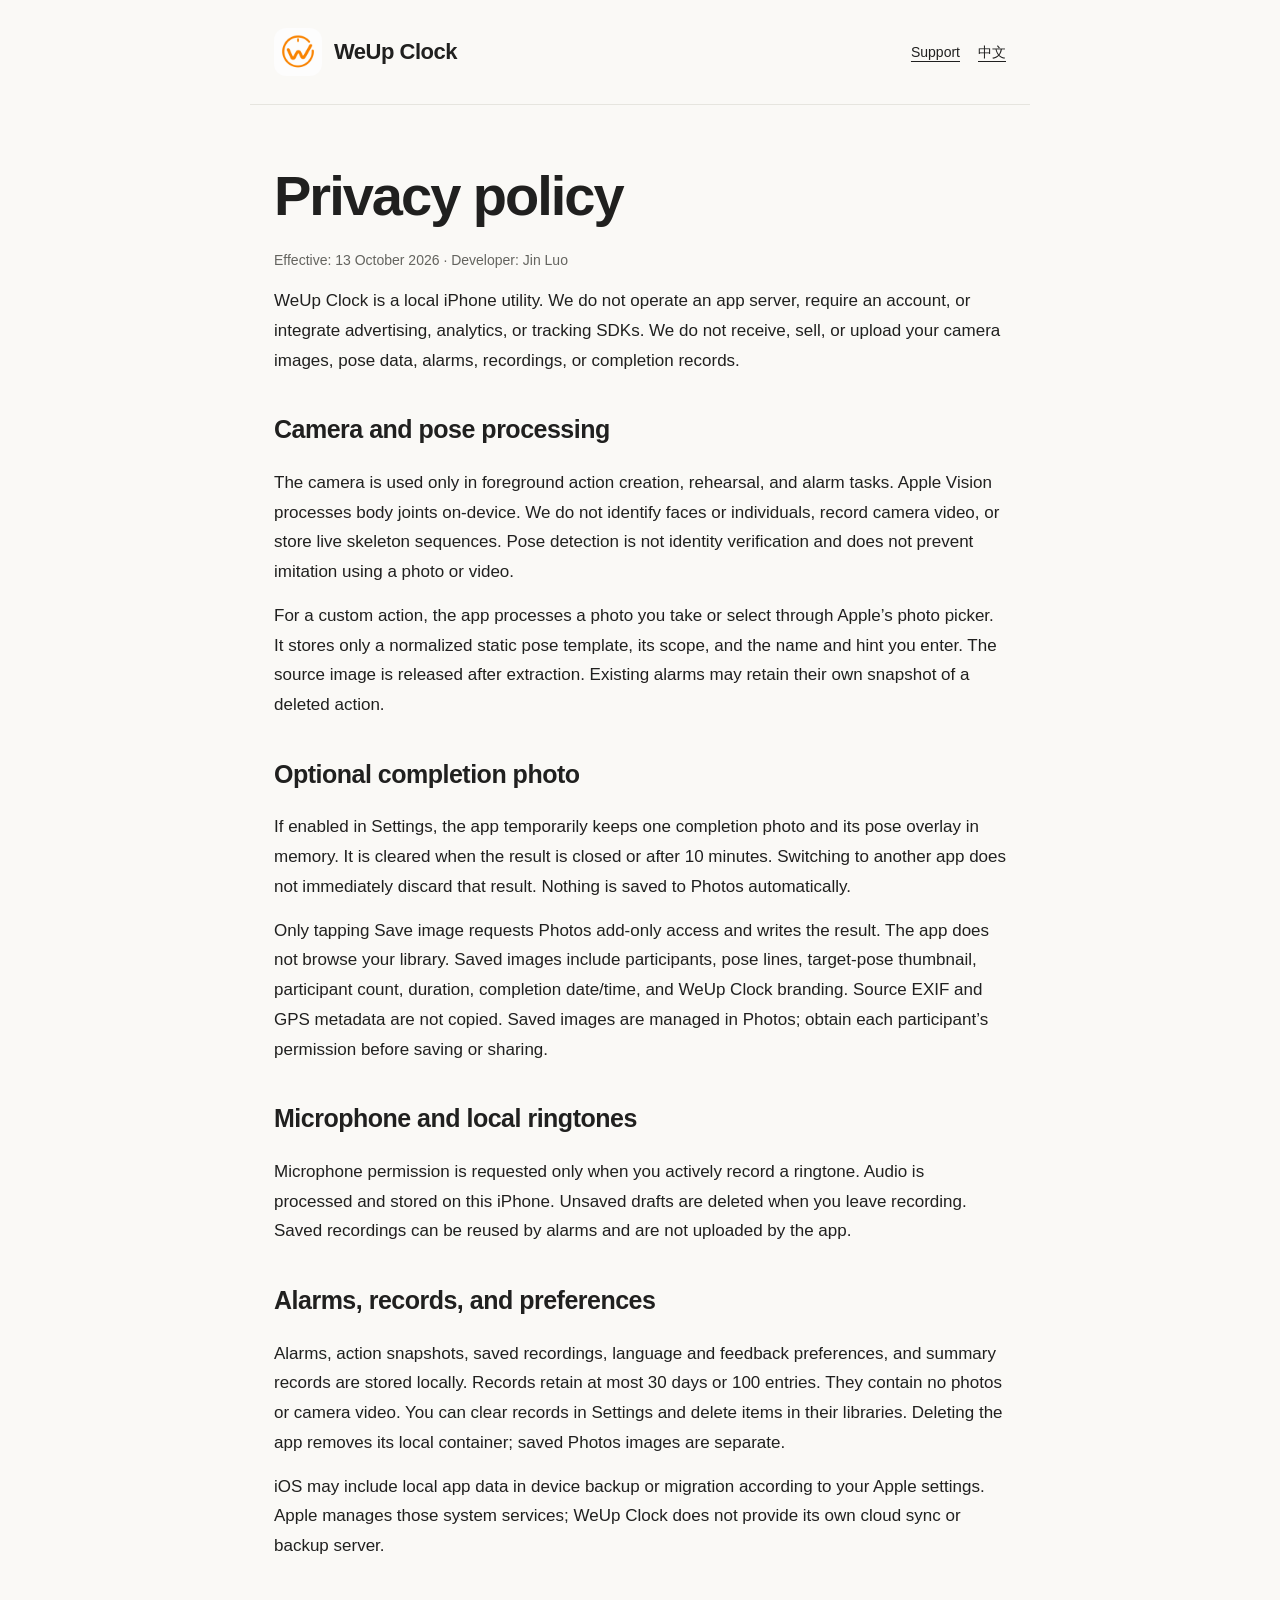
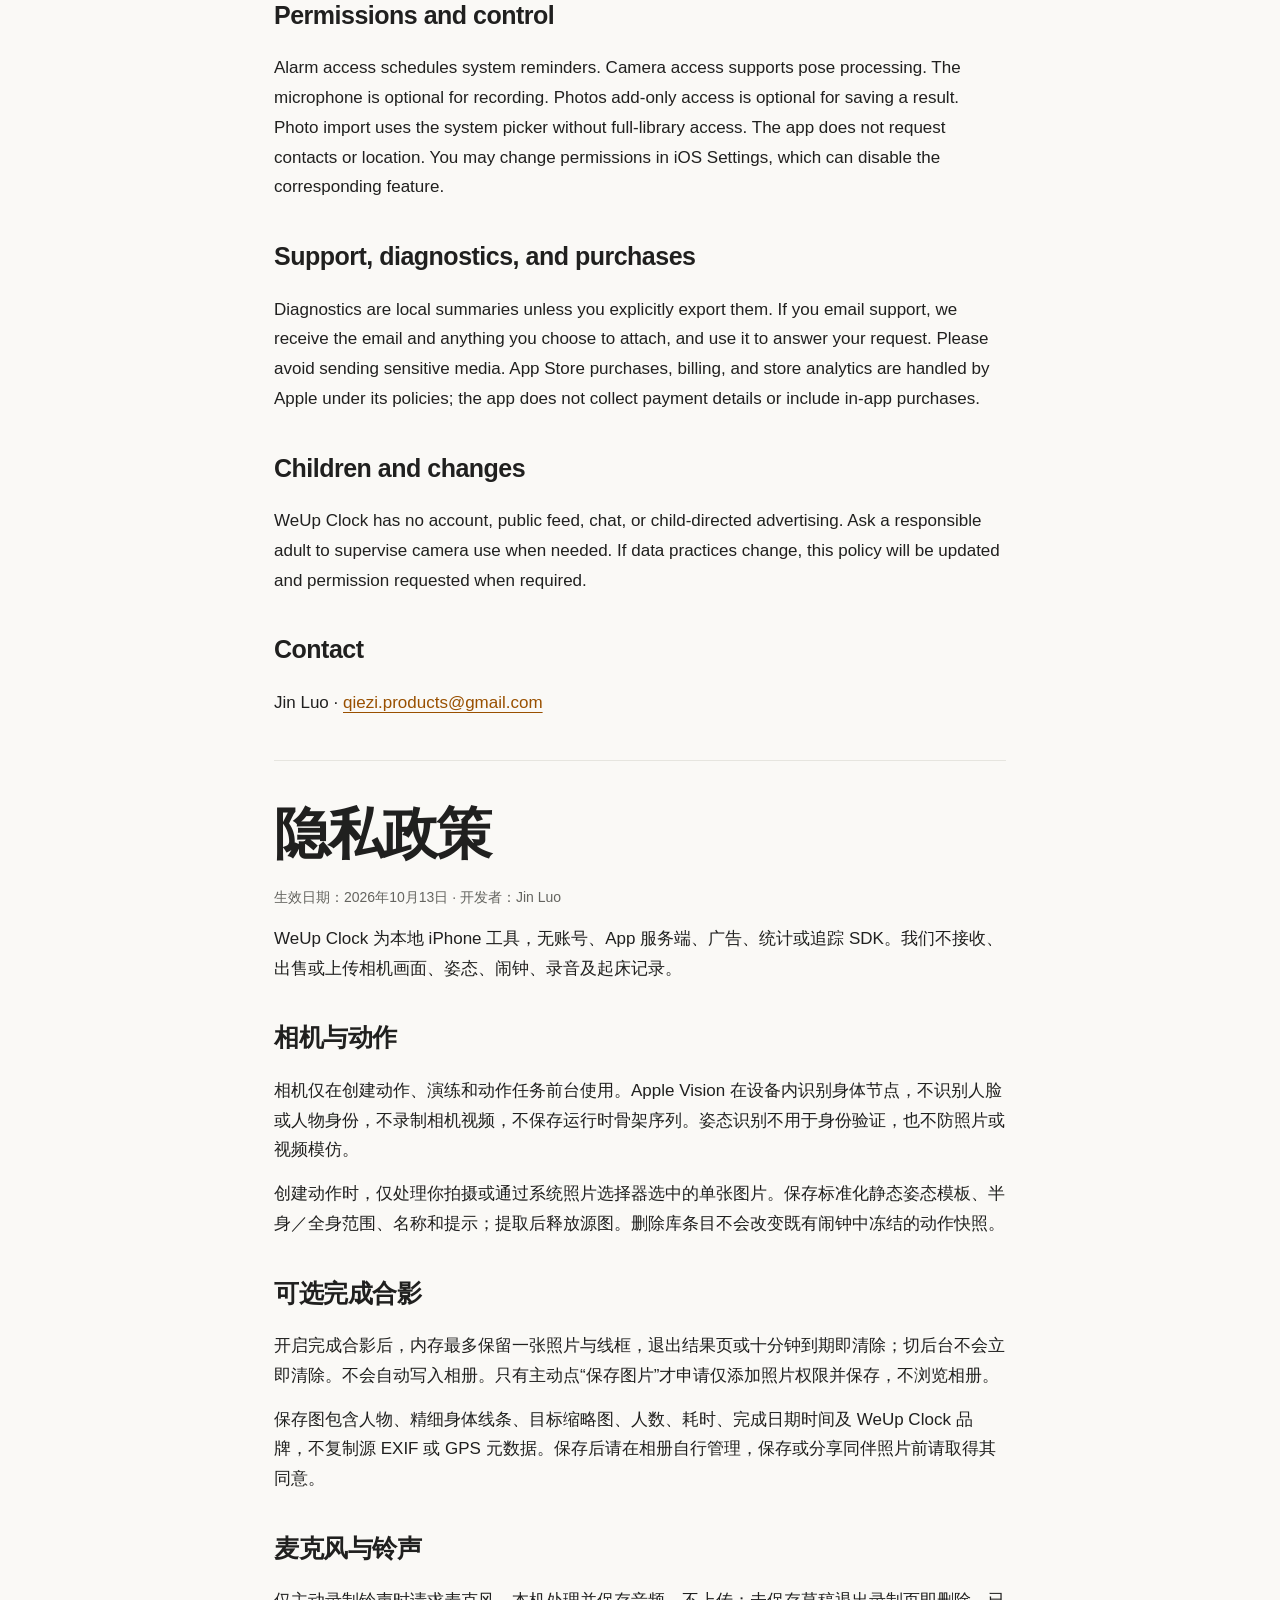
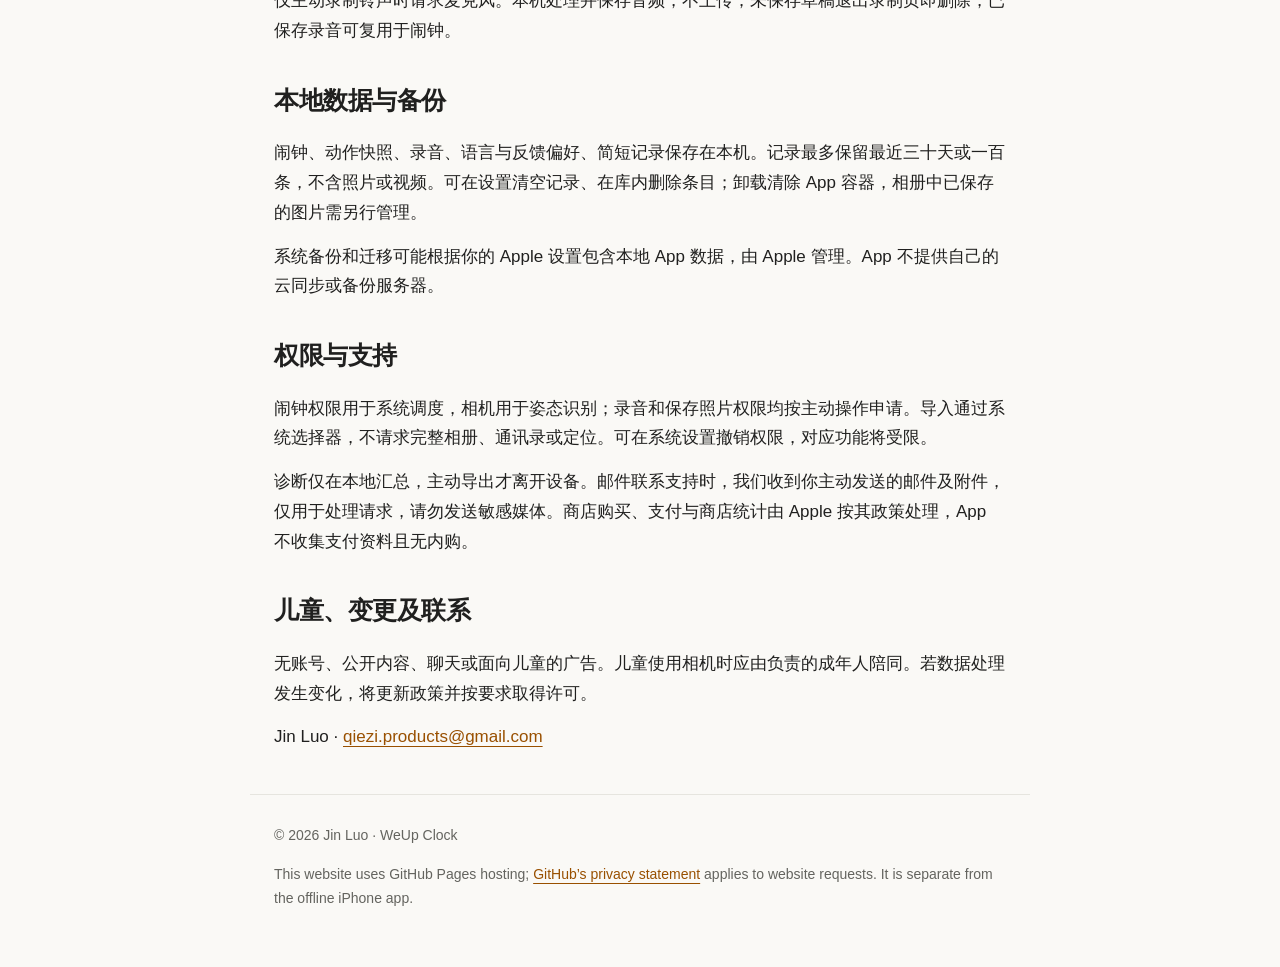
==== privacy.html @ ee0f4970 "Publish WeUp Clock support and privacy pages" ====
<!doctype html><html lang="en"><head><meta charset="utf-8"><meta name="viewport" content="width=device-width,initial-scale=1"><title>Privacy — WeUp Clock</title><link rel="stylesheet" href="style.css"><link rel="icon" href="icon.png"></head><body><header><a class="brand" href="./"><img src="icon.png" alt="">WeUp Clock</a><nav><a href="./">Support</a><a href="#zh" lang="zh-Hans">中文</a></nav></header><main><h1>Privacy policy</h1><p class="muted">Effective: 13 October 2026 · Developer: Jin Luo</p><p>WeUp Clock is a local iPhone utility. We do not operate an app server, require an account, or integrate advertising, analytics, or tracking SDKs. We do not receive, sell, or upload your camera images, pose data, alarms, recordings, or completion records.</p>
<h2>Camera and pose processing</h2><p>The camera is used only in foreground action creation, rehearsal, and alarm tasks. Apple Vision processes body joints on-device. We do not identify faces or individuals, record camera video, or store live skeleton sequences. Pose detection is not identity verification and does not prevent imitation using a photo or video.</p><p>For a custom action, the app processes a photo you take or select through Apple’s photo picker. It stores only a normalized static pose template, its scope, and the name and hint you enter. The source image is released after extraction. Existing alarms may retain their own snapshot of a deleted action.</p>
<h2>Optional completion photo</h2><p>If enabled in Settings, the app temporarily keeps one completion photo and its pose overlay in memory. It is cleared when the result is closed or after 10 minutes. Switching to another app does not immediately discard that result. Nothing is saved to Photos automatically.</p><p>Only tapping Save image requests Photos add-only access and writes the result. The app does not browse your library. Saved images include participants, pose lines, target-pose thumbnail, participant count, duration, completion date/time, and WeUp Clock branding. Source EXIF and GPS metadata are not copied. Saved images are managed in Photos; obtain each participant’s permission before saving or sharing.</p>
<h2>Microphone and local ringtones</h2><p>Microphone permission is requested only when you actively record a ringtone. Audio is processed and stored on this iPhone. Unsaved drafts are deleted when you leave recording. Saved recordings can be reused by alarms and are not uploaded by the app.</p>
<h2>Alarms, records, and preferences</h2><p>Alarms, action snapshots, saved recordings, language and feedback preferences, and summary records are stored locally. Records retain at most 30 days or 100 entries. They contain no photos or camera video. You can clear records in Settings and delete items in their libraries. Deleting the app removes its local container; saved Photos images are separate.</p><p>iOS may include local app data in device backup or migration according to your Apple settings. Apple manages those system services; WeUp Clock does not provide its own cloud sync or backup server.</p>
<h2>Permissions and control</h2><p>Alarm access schedules system reminders. Camera access supports pose processing. The microphone is optional for recording. Photos add-only access is optional for saving a result. Photo import uses the system picker without full-library access. The app does not request contacts or location. You may change permissions in iOS Settings, which can disable the corresponding feature.</p>
<h2>Support, diagnostics, and purchases</h2><p>Diagnostics are local summaries unless you explicitly export them. If you email support, we receive the email and anything you choose to attach, and use it to answer your request. Please avoid sending sensitive media. App Store purchases, billing, and store analytics are handled by Apple under its policies; the app does not collect payment details or include in-app purchases.</p>
<h2>Children and changes</h2><p>WeUp Clock has no account, public feed, chat, or child-directed advertising. Ask a responsible adult to supervise camera use when needed. If data practices change, this policy will be updated and permission requested when required.</p><h2>Contact</h2><p>Jin Luo · <a href="mailto:qiezi.products@gmail.com?subject=WeUp%20Clock%20Privacy">qiezi.products@gmail.com</a></p>
<hr><section id="zh" lang="zh-Hans"><h1>隐私政策</h1><p class="muted">生效日期：2026年10月13日 · 开发者：Jin Luo</p><p>WeUp Clock 为本地 iPhone 工具，无账号、App 服务端、广告、统计或追踪 SDK。我们不接收、出售或上传相机画面、姿态、闹钟、录音及起床记录。</p><h2>相机与动作</h2><p>相机仅在创建动作、演练和动作任务前台使用。Apple Vision 在设备内识别身体节点，不识别人脸或人物身份，不录制相机视频，不保存运行时骨架序列。姿态识别不用于身份验证，也不防照片或视频模仿。</p><p>创建动作时，仅处理你拍摄或通过系统照片选择器选中的单张图片。保存标准化静态姿态模板、半身／全身范围、名称和提示；提取后释放源图。删除库条目不会改变既有闹钟中冻结的动作快照。</p><h2>可选完成合影</h2><p>开启完成合影后，内存最多保留一张照片与线框，退出结果页或十分钟到期即清除；切后台不会立即清除。不会自动写入相册。只有主动点“保存图片”才申请仅添加照片权限并保存，不浏览相册。</p><p>保存图包含人物、精细身体线条、目标缩略图、人数、耗时、完成日期时间及 WeUp Clock 品牌，不复制源 EXIF 或 GPS 元数据。保存后请在相册自行管理，保存或分享同伴照片前请取得其同意。</p><h2>麦克风与铃声</h2><p>仅主动录制铃声时请求麦克风。本机处理并保存音频，不上传；未保存草稿退出录制页即删除，已保存录音可复用于闹钟。</p><h2>本地数据与备份</h2><p>闹钟、动作快照、录音、语言与反馈偏好、简短记录保存在本机。记录最多保留最近三十天或一百条，不含照片或视频。可在设置清空记录、在库内删除条目；卸载清除 App 容器，相册中已保存的图片需另行管理。</p><p>系统备份和迁移可能根据你的 Apple 设置包含本地 App 数据，由 Apple 管理。App 不提供自己的云同步或备份服务器。</p><h2>权限与支持</h2><p>闹钟权限用于系统调度，相机用于姿态识别；录音和保存照片权限均按主动操作申请。导入通过系统选择器，不请求完整相册、通讯录或定位。可在系统设置撤销权限，对应功能将受限。</p><p>诊断仅在本地汇总，主动导出才离开设备。邮件联系支持时，我们收到你主动发送的邮件及附件，仅用于处理请求，请勿发送敏感媒体。商店购买、支付与商店统计由 Apple 按其政策处理，App 不收集支付资料且无内购。</p><h2>儿童、变更及联系</h2><p>无账号、公开内容、聊天或面向儿童的广告。儿童使用相机时应由负责的成年人陪同。若数据处理发生变化，将更新政策并按要求取得许可。</p><p>Jin Luo · <a href="mailto:qiezi.products@gmail.com?subject=WeUp%20Clock%20%E9%9A%90%E7%A7%81">qiezi.products@gmail.com</a></p></section></main><footer>© 2026 Jin Luo · WeUp Clock<p>This website uses GitHub Pages hosting; <a href="https://docs.github.com/en/site-policy/privacy-policies/github-general-privacy-statement">GitHub’s privacy statement</a> applies to website requests. It is separate from the offline iPhone app.</p></footer></body></html>
---- style.css ----
:root{color-scheme:light;--ink:#20201f;--muted:#64645f;--brand:#ff8a00;--line:#e6e5df}*{box-sizing:border-box}body{margin:0;background:#faf9f6;color:var(--ink);font:17px/1.75 -apple-system,BlinkMacSystemFont,"Segoe UI",sans-serif}header,main,footer{max-width:780px;margin:auto;padding:28px 24px}header{display:flex;align-items:center;justify-content:space-between;gap:20px;border-bottom:1px solid var(--line)}.brand{display:flex;gap:12px;align-items:center;font-size:22px;font-weight:750;text-decoration:none;color:var(--ink);letter-spacing:-.5px}.brand img{width:48px;height:48px;border-radius:12px}nav{display:flex;gap:18px;font-size:14px}a{color:#995000;text-underline-offset:4px}nav a{color:var(--ink)}h1{font-size:clamp(36px,7vw,56px);letter-spacing:-2px;line-height:1.12;margin:32px 0 20px}h2{font-size:25px;line-height:1.35;letter-spacing:-.5px;margin-top:38px}h3{font-size:19px;margin-top:28px}p{margin:14px 0}.lead{font-size:21px;color:var(--muted)}.note{padding:18px 22px;background:#fff1df;border:1px solid #f1d8b9;border-radius:18px}.card{background:white;border:1px solid var(--line);border-radius:22px;padding:4px 24px 20px;margin:24px 0;box-shadow:0 5px 18px #20201f04}.muted,footer{color:var(--muted);font-size:14px}hr{border:0;border-top:1px solid var(--line);margin:42px 0}li{margin-bottom:8px}footer{border-top:1px solid var(--line);padding-bottom:42px}@media(max-width:520px){header{align-items:flex-start;flex-direction:column}h1{letter-spacing:-1px}.card{padding-inline:18px}nav{flex-wrap:wrap}}
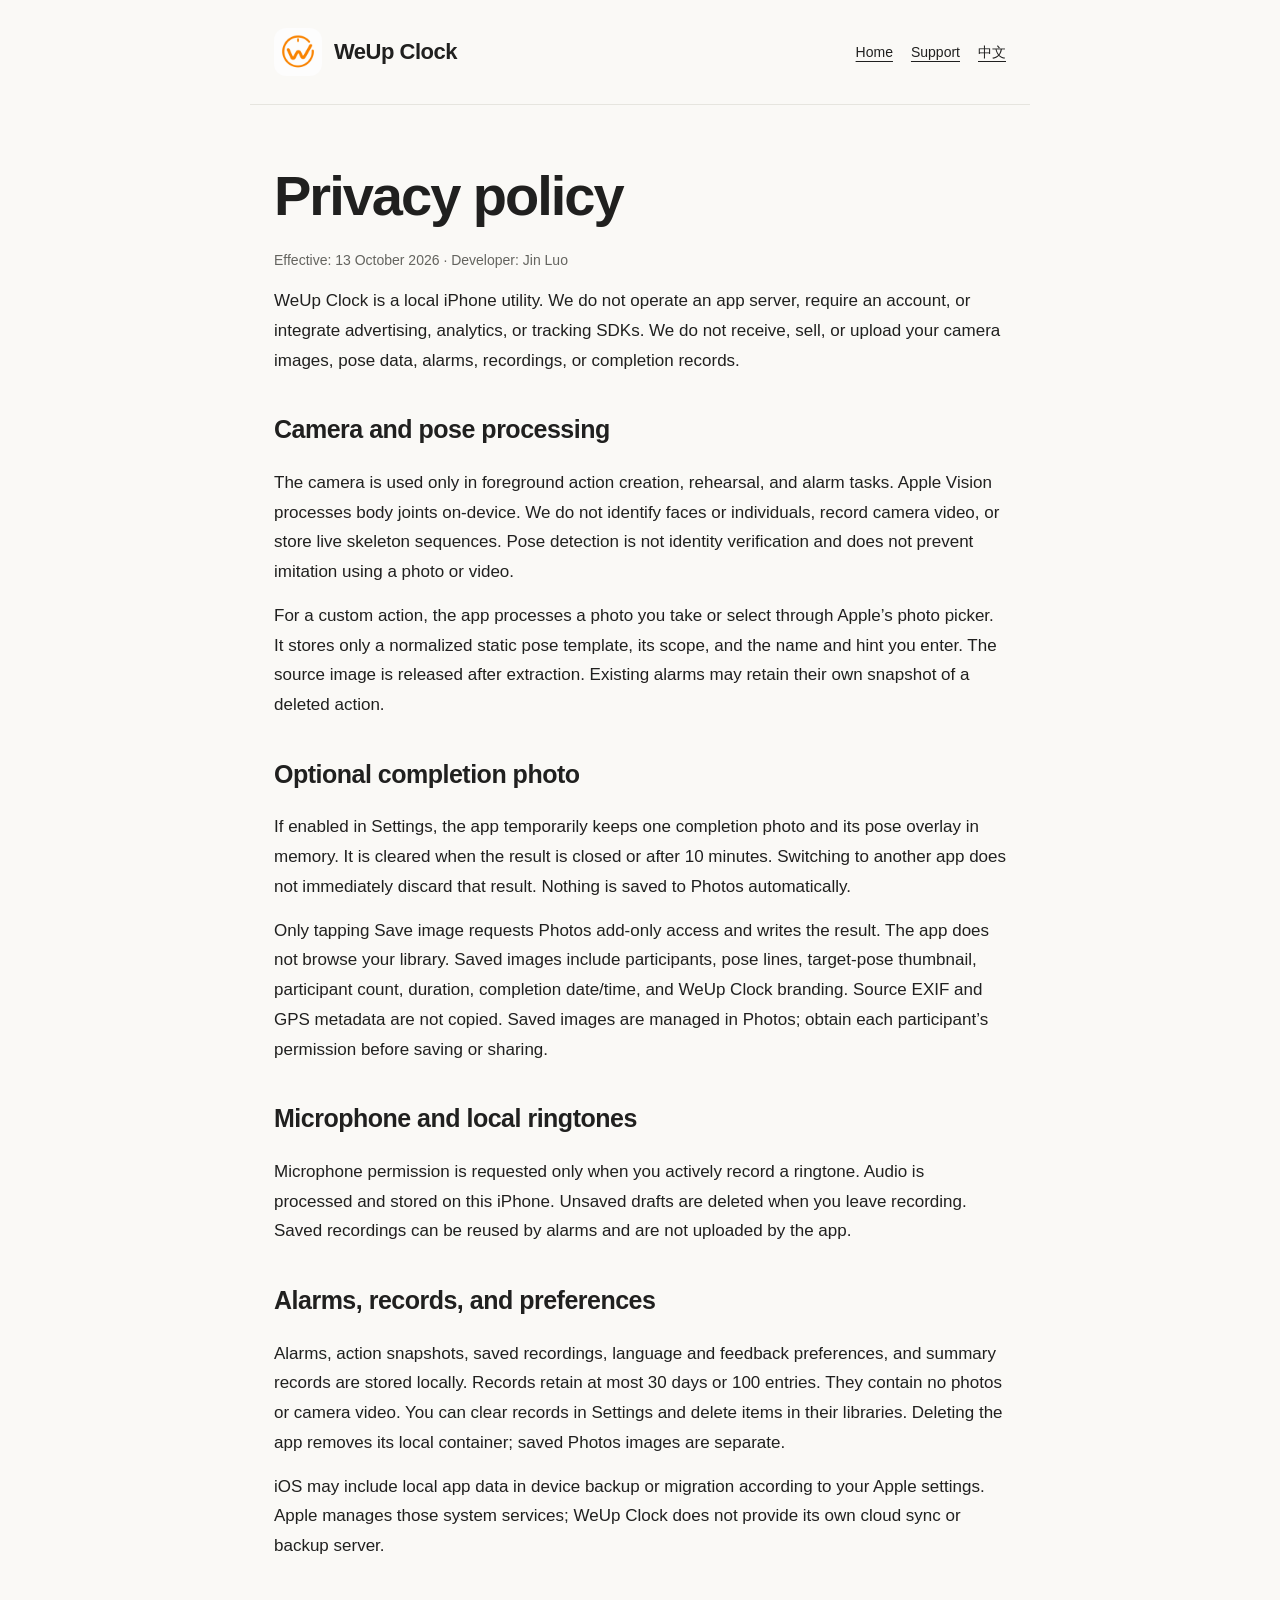
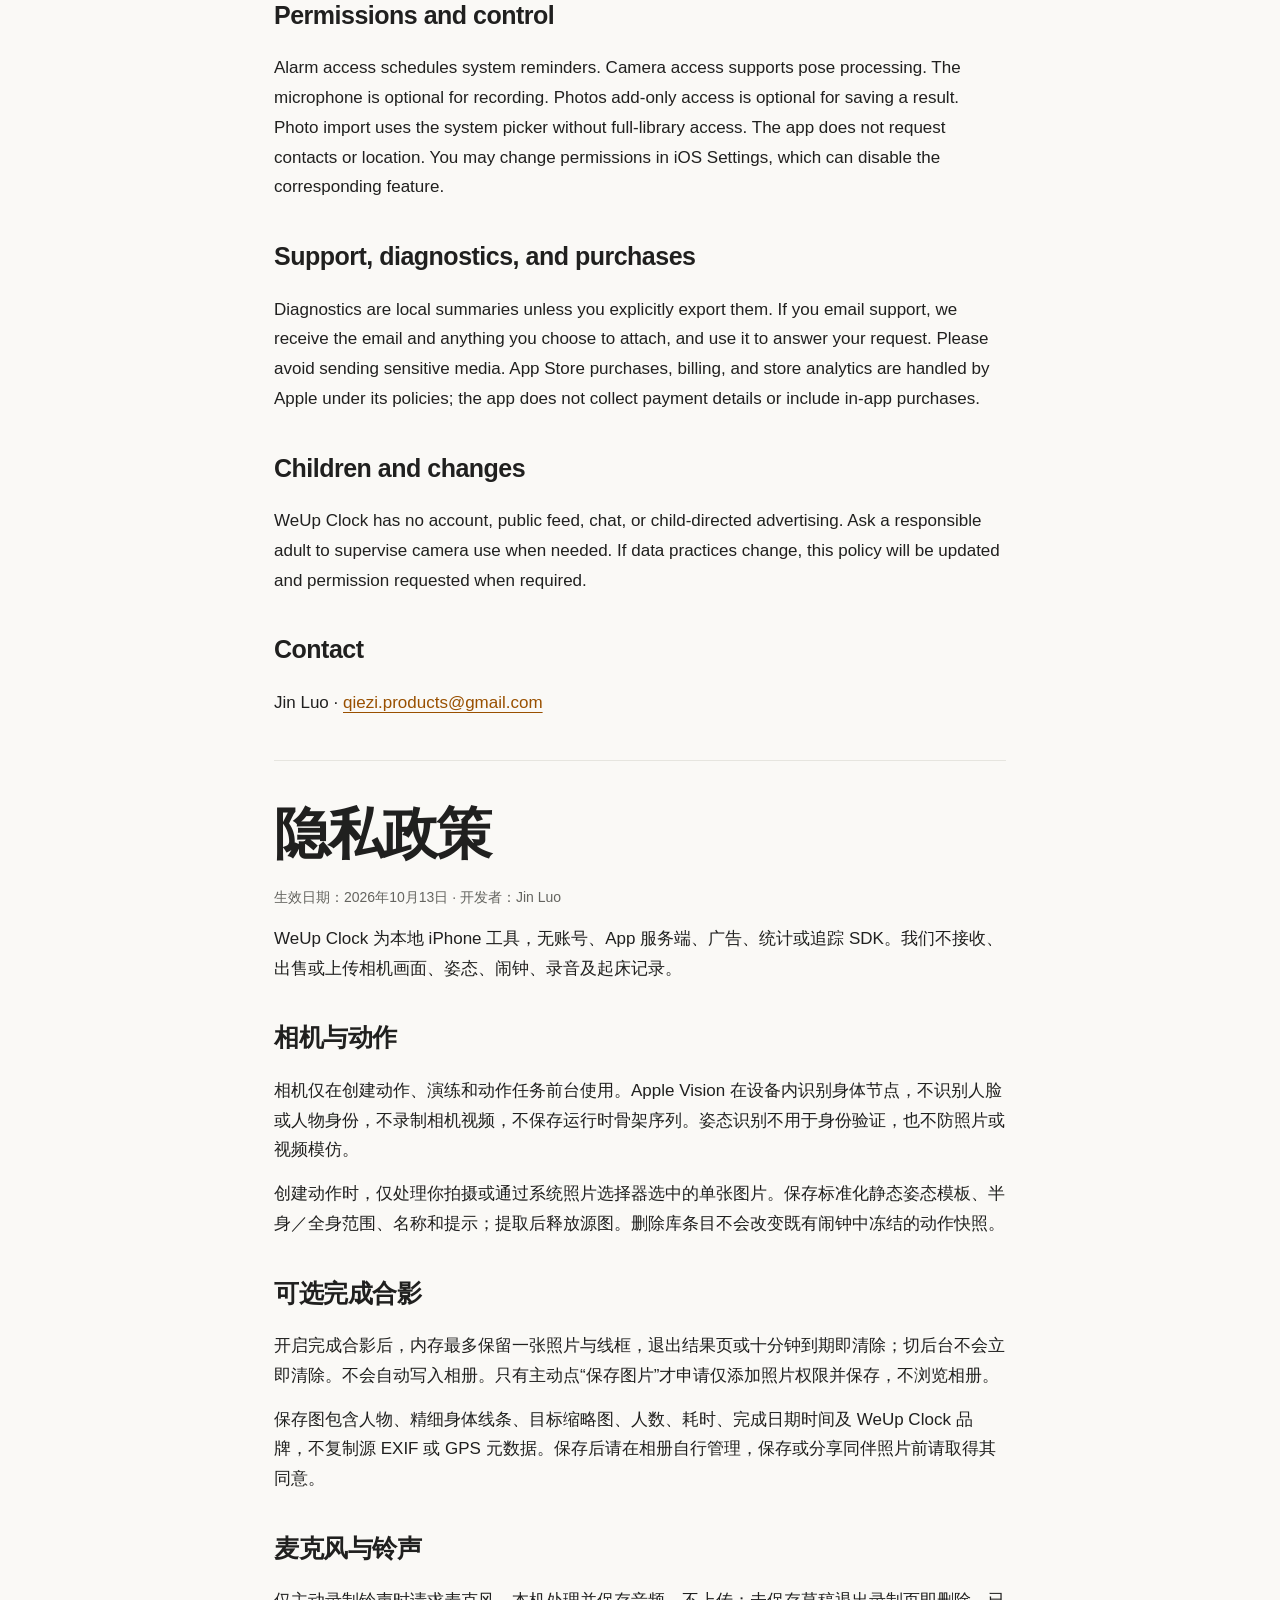
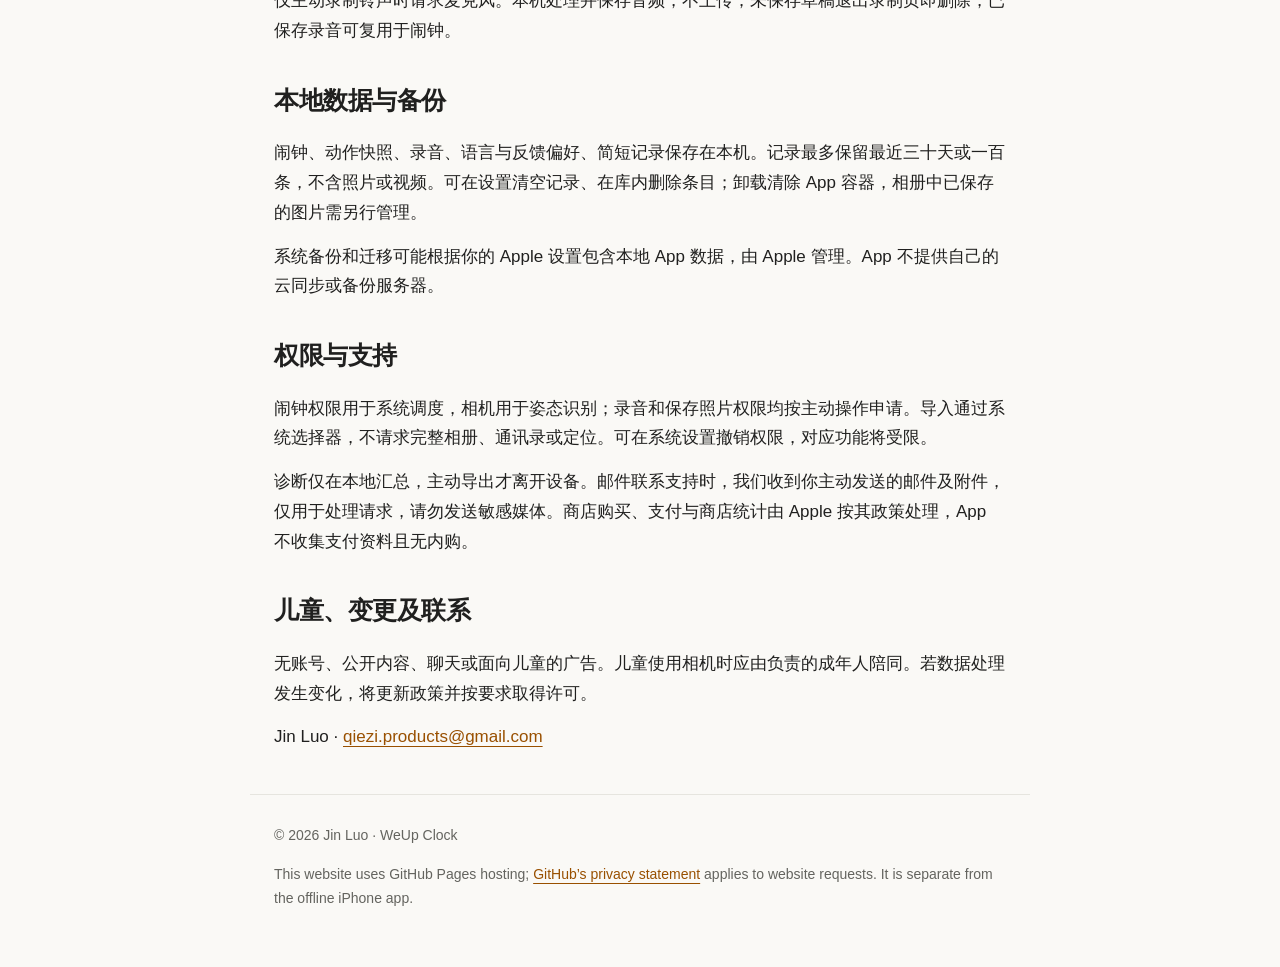
==== commit 76e8172d: "Add WeUp Clock marketing site preview" ====
--- a/privacy.html
+++ b/privacy.html
@@ -1,4 +1,4 @@
-<!doctype html><html lang="en"><head><meta charset="utf-8"><meta name="viewport" content="width=device-width,initial-scale=1"><title>Privacy — WeUp Clock</title><link rel="stylesheet" href="style.css"><link rel="icon" href="icon.png"></head><body><header><a class="brand" href="./"><img src="icon.png" alt="">WeUp Clock</a><nav><a href="./">Support</a><a href="#zh" lang="zh-Hans">中文</a></nav></header><main><h1>Privacy policy</h1><p class="muted">Effective: 13 October 2026 · Developer: Jin Luo</p><p>WeUp Clock is a local iPhone utility. We do not operate an app server, require an account, or integrate advertising, analytics, or tracking SDKs. We do not receive, sell, or upload your camera images, pose data, alarms, recordings, or completion records.</p>
+<!doctype html><html lang="en"><head><meta charset="utf-8"><meta name="viewport" content="width=device-width,initial-scale=1"><title>Privacy — WeUp Clock</title><link rel="stylesheet" href="style.css"><link rel="icon" href="icon.png"></head><body><header><a class="brand" href="./"><img src="icon.png" alt="">WeUp Clock</a><nav><a href="./">Home</a><a href="support.html">Support</a><a href="#zh" lang="zh-Hans">中文</a></nav></header><main><h1>Privacy policy</h1><p class="muted">Effective: 13 October 2026 · Developer: Jin Luo</p><p>WeUp Clock is a local iPhone utility. We do not operate an app server, require an account, or integrate advertising, analytics, or tracking SDKs. We do not receive, sell, or upload your camera images, pose data, alarms, recordings, or completion records.</p>
 <h2>Camera and pose processing</h2><p>The camera is used only in foreground action creation, rehearsal, and alarm tasks. Apple Vision processes body joints on-device. We do not identify faces or individuals, record camera video, or store live skeleton sequences. Pose detection is not identity verification and does not prevent imitation using a photo or video.</p><p>For a custom action, the app processes a photo you take or select through Apple’s photo picker. It stores only a normalized static pose template, its scope, and the name and hint you enter. The source image is released after extraction. Existing alarms may retain their own snapshot of a deleted action.</p>
 <h2>Optional completion photo</h2><p>If enabled in Settings, the app temporarily keeps one completion photo and its pose overlay in memory. It is cleared when the result is closed or after 10 minutes. Switching to another app does not immediately discard that result. Nothing is saved to Photos automatically.</p><p>Only tapping Save image requests Photos add-only access and writes the result. The app does not browse your library. Saved images include participants, pose lines, target-pose thumbnail, participant count, duration, completion date/time, and WeUp Clock branding. Source EXIF and GPS metadata are not copied. Saved images are managed in Photos; obtain each participant’s permission before saving or sharing.</p>
 <h2>Microphone and local ringtones</h2><p>Microphone permission is requested only when you actively record a ringtone. Audio is processed and stored on this iPhone. Unsaved drafts are deleted when you leave recording. Saved recordings can be reused by alarms and are not uploaded by the app.</p>
